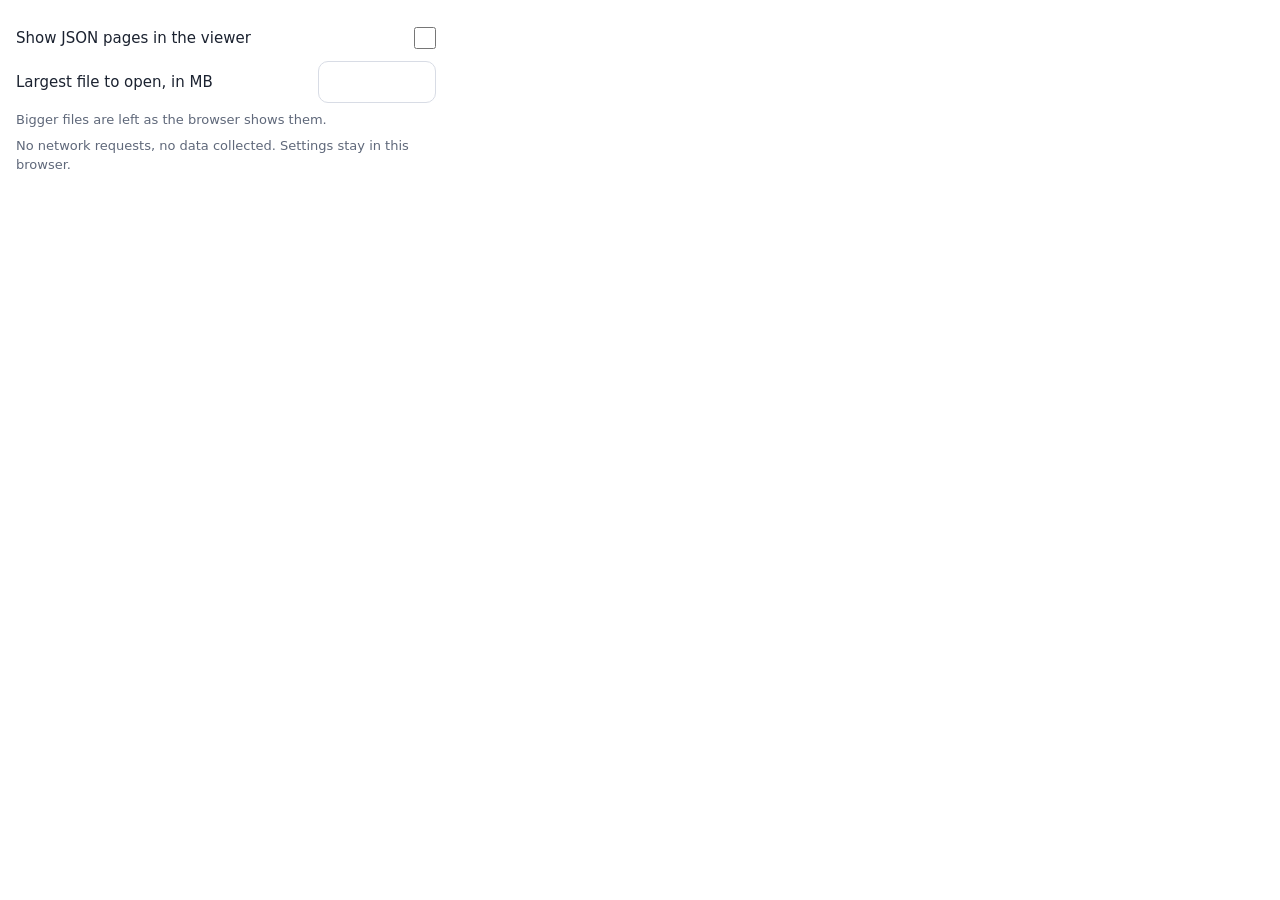
==== options.html @ 3af2bee7 "Solid JSON Viewer 0.0.1: MV3 content script, Viewer/Raw switch, options, json-pane.js copied in unch" ====
<!doctype html>
<html lang="en">
<head>
<meta charset="utf-8">
<meta name="viewport" content="width=device-width, initial-scale=1">
<title>JSON Viewer options</title>
<link rel="stylesheet" href="options.css">
</head>
<body>
  <main>
    <label class="row">
      <input type="checkbox" id="enabled">
      <span>Show JSON pages in the viewer</span>
    </label>
    <label class="row">
      <span>Largest file to open, in MB</span>
      <input type="number" id="maxMB" min="1" max="1000" step="1">
    </label>
    <p class="note">Bigger files are left as the browser shows them.</p>
    <p class="note">No network requests, no data collected. Settings stay in this browser.</p>
    <p class="saved" id="saved" role="status"></p>
  </main>
  <script src="options.js"></script>
</body>
</html>
---- options.css ----
:root { color-scheme: light }
body { margin: 0; background: #fff; color: #1b2230; font: 15px/1.5 system-ui, -apple-system, "Segoe UI", Roboto, Ubuntu, sans-serif }
main { max-width: 420px; padding: 16px }
.row { display: flex; align-items: center; justify-content: space-between; gap: 12px; min-height: 44px }
input[type=checkbox] { width: 22px; height: 22px; margin: 0; order: 2 }
input[type=number] { width: 96px; height: 40px; padding: 0 10px; border: 1px solid #d8dce5; border-radius: 10px; font: inherit }
.note { margin: 6px 0 0; color: #5f687a; font-size: 13px }
.saved { min-height: 20px; margin: 8px 0 0; color: #0b7a43; font-size: 13px }
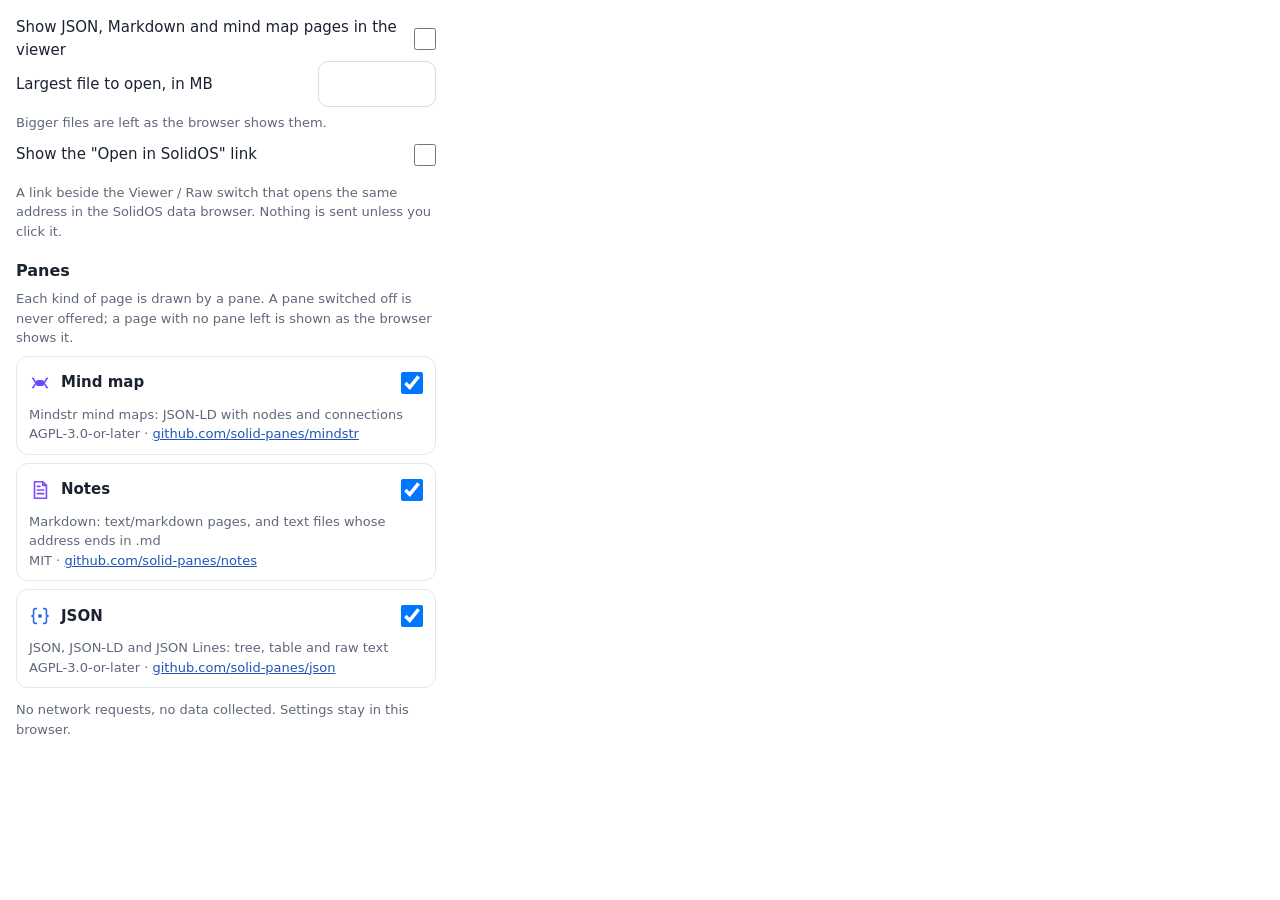
==== commit 0786f716: "0.0.3: a pane host. Notes and Mind map panes bundled beside JSON, chosen by the page; tab bar when m" ====
--- a/options.html
+++ b/options.html
@@ -10,16 +10,25 @@
   <main>
     <label class="row">
       <input type="checkbox" id="enabled">
-      <span>Show JSON pages in the viewer</span>
+      <span>Show JSON, Markdown and mind map pages in the viewer</span>
     </label>
     <label class="row">
       <span>Largest file to open, in MB</span>
       <input type="number" id="maxMB" min="1" max="1000" step="1">
     </label>
     <p class="note">Bigger files are left as the browser shows them.</p>
+    <label class="row">
+      <input type="checkbox" id="solidosLink">
+      <span>Show the "Open in SolidOS" link</span>
+    </label>
+    <p class="note">A link beside the Viewer / Raw switch that opens the same address in the SolidOS data browser. Nothing is sent unless you click it.</p>
+    <h2>Panes</h2>
+    <p class="note">Each kind of page is drawn by a pane. A pane switched off is never offered; a page with no pane left is shown as the browser shows it.</p>
+    <div id="panes"></div>
     <p class="note">No network requests, no data collected. Settings stay in this browser.</p>
     <p class="saved" id="saved" role="status"></p>
   </main>
+  <script src="pane-list.js"></script>
   <script src="options.js"></script>
 </body>
 </html>
--- a/options.css
+++ b/options.css
@@ -2,7 +2,14 @@
 body { margin: 0; background: #fff; color: #1b2230; font: 15px/1.5 system-ui, -apple-system, "Segoe UI", Roboto, Ubuntu, sans-serif }
 main { max-width: 420px; padding: 16px }
 .row { display: flex; align-items: center; justify-content: space-between; gap: 12px; min-height: 44px }
-input[type=checkbox] { width: 22px; height: 22px; margin: 0; order: 2 }
-input[type=number] { width: 96px; height: 40px; padding: 0 10px; border: 1px solid #d8dce5; border-radius: 10px; font: inherit }
+input[type=checkbox] { width: 22px; height: 22px; margin: 0; order: 2; flex: none }
+input[type=number] { width: 96px; height: 44px; padding: 0 10px; border: 1px solid #d8dce5; border-radius: 10px; font: inherit }
+h2 { margin: 18px 0 0; font-size: 16px }
 .note { margin: 6px 0 0; color: #5f687a; font-size: 13px }
+.pane { margin: 8px 0 0; padding: 4px 12px 10px; border: 1px solid #e4e7ee; border-radius: 12px }
+.pane .row span { display: flex; align-items: center; gap: 10px; font-weight: 600 }
+.pane img { width: 22px; height: 22px; flex: none }
+.pane p { margin: 0; color: #5f687a; font-size: 13px; overflow-wrap: anywhere }
+.pane a { display: inline-block; padding: 12px 0; margin: -12px 0; color: #1f55b8 }
+#panes { margin: 0 0 12px }
 .saved { min-height: 20px; margin: 8px 0 0; color: #0b7a43; font-size: 13px }
